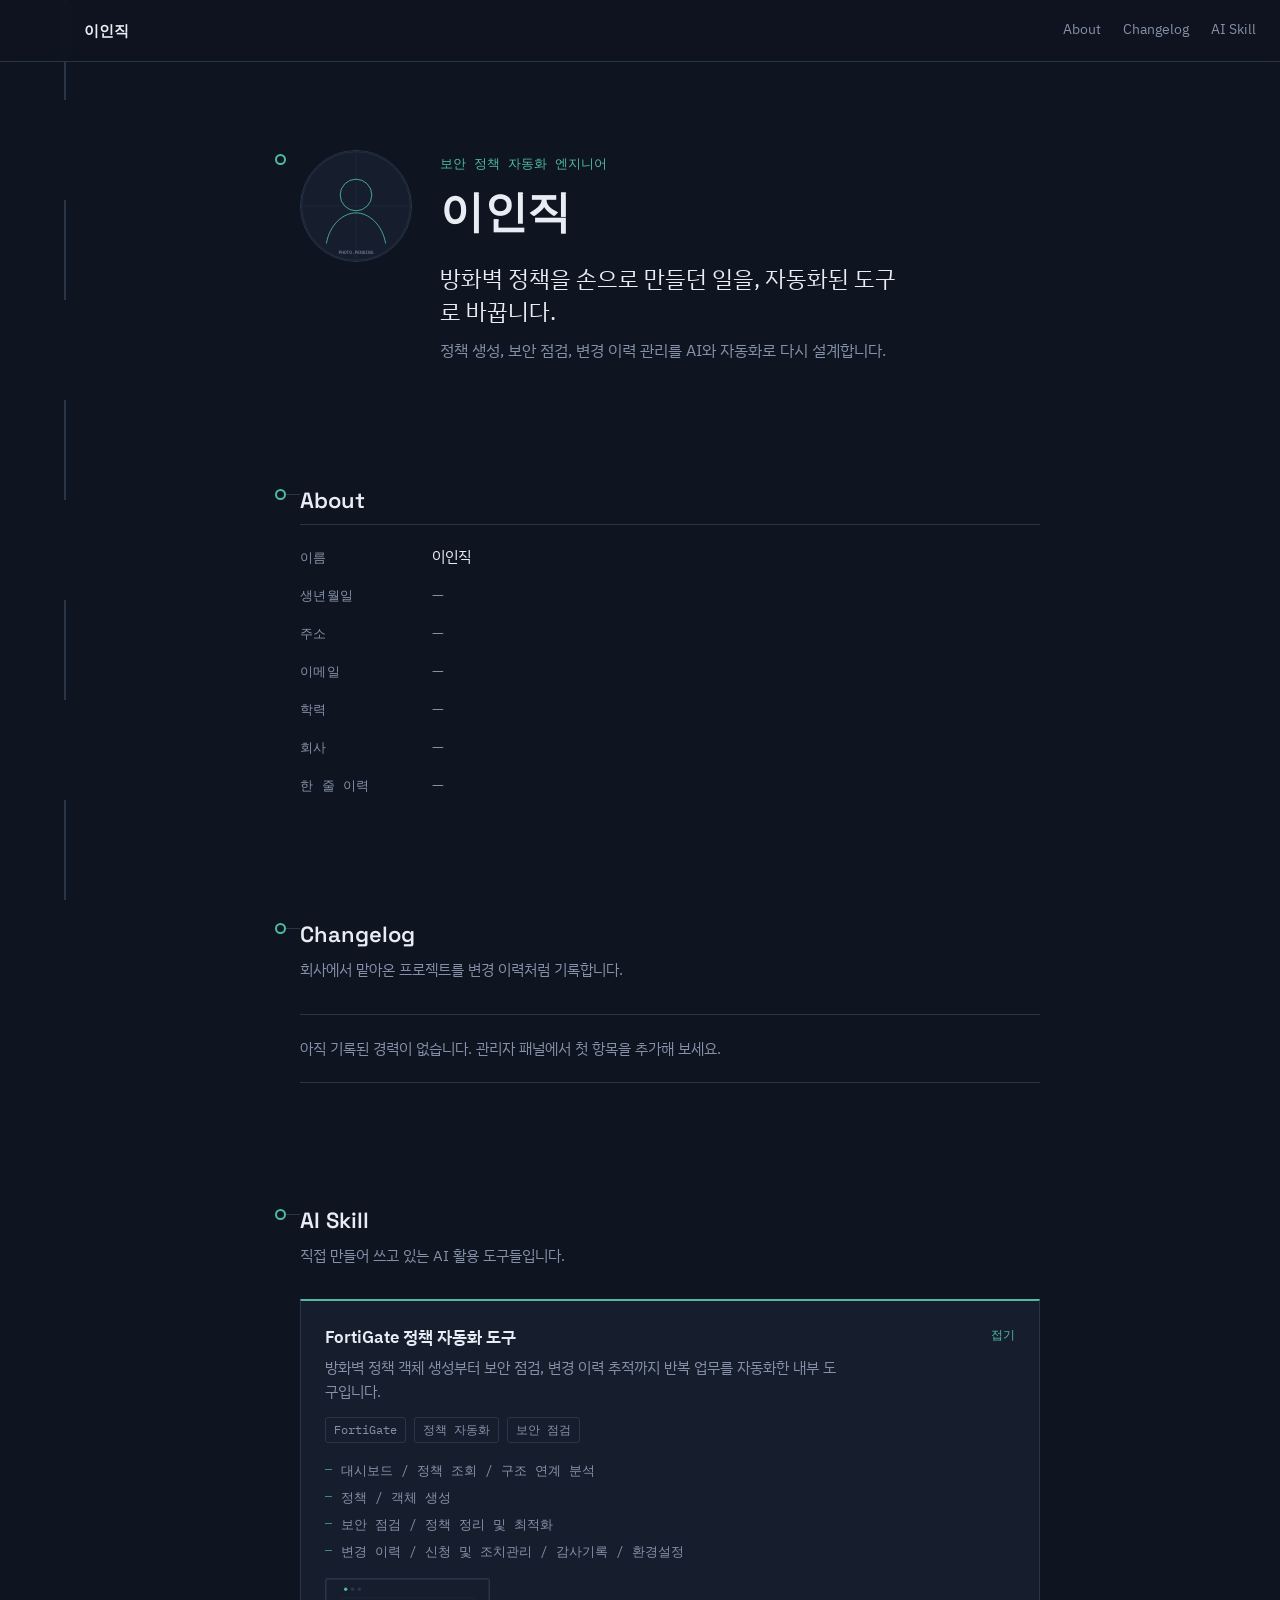
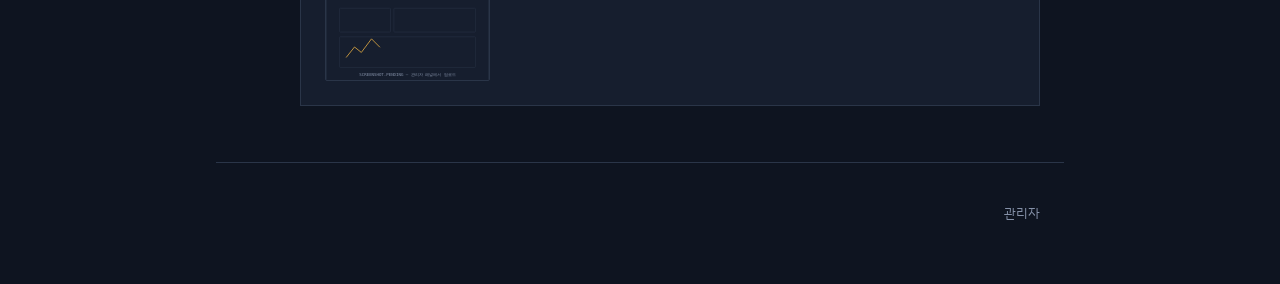
==== public/index.html @ e8335e16 "init: GitLab Pages 포트폴리오 사이트 뼈대 - public/ 정적 사이트 (Hero/About/Changelog/AI Skill), content.json 기반 렌더" ====
<!doctype html>
<html lang="ko">
<head>
<meta charset="utf-8">
<meta name="viewport" content="width=device-width, initial-scale=1">
<title>이인직 — 보안 정책 자동화 엔지니어</title>
<meta name="description" content="방화벽 정책 자동화와 보안 운영 도구를 만드는 이인직의 포트폴리오.">
<link rel="icon" href="data:,">
<link rel="preconnect" href="https://fonts.googleapis.com">
<link rel="preconnect" href="https://fonts.gstatic.com" crossorigin>
<link href="https://fonts.googleapis.com/css2?family=Space+Grotesk:wght@500;600;700&family=IBM+Plex+Sans+KR:wght@400;500;600&family=IBM+Plex+Mono:wght@400;500&display=swap" rel="stylesheet">
<link rel="stylesheet" href="assets/css/style.css">
</head>
<body>

<a class="skip-link" href="#main">본문으로 바로가기</a>

<div class="spine" aria-hidden="true"><svg viewBox="0 0 2 100" preserveAspectRatio="none"><line id="spine-line" x1="1" y1="0" x2="1" y2="100" vector-effect="non-scaling-stroke"/></svg></div>

<header class="topbar">
  <span class="topbar-name">이인직</span>
  <nav class="topbar-nav" aria-label="섹션 이동">
    <a href="#about">About</a>
    <a href="#changelog">Changelog</a>
    <a href="#ai-skill">AI Skill</a>
  </nav>
</header>

<main id="main">

  <section class="hero" id="top">
    <div class="hero-node" aria-hidden="true"></div>
    <div class="hero-photo">
      <img id="profile-photo" src="assets/img/profile/placeholder.svg" alt="이인직 프로필 사진">
    </div>
    <div class="hero-copy">
      <p class="hero-role" id="profile-role">보안 정책 자동화 엔지니어</p>
      <h1 class="hero-name" id="profile-name">이인직</h1>
      <p class="hero-headline" id="profile-headline">방화벽 정책을 손으로 만들던 일을, 자동화된 도구로 바꿉니다.</p>
      <p class="hero-subhead" id="profile-subhead">정책 생성, 보안 점검, 변경 이력 관리를 AI와 자동화로 다시 설계합니다.</p>
    </div>
  </section>

  <section class="block" id="about">
    <div class="block-node" aria-hidden="true"></div>
    <h2 class="block-title">About</h2>
    <dl class="spec-sheet" id="about-sheet">
      <!-- rendered by main.js -->
    </dl>
  </section>

  <section class="block" id="changelog">
    <div class="block-node" aria-hidden="true"></div>
    <h2 class="block-title">Changelog</h2>
    <p class="block-lede">회사에서 맡아온 프로젝트를 변경 이력처럼 기록합니다.</p>
    <ol class="changelog-list" id="changelog-list">
      <!-- rendered by main.js -->
    </ol>
  </section>

  <section class="block" id="ai-skill">
    <div class="block-node" aria-hidden="true"></div>
    <h2 class="block-title">AI Skill</h2>
    <p class="block-lede">직접 만들어 쓰고 있는 AI 활용 도구들입니다.</p>
    <div class="skill-list" id="skill-list">
      <!-- rendered by main.js -->
    </div>
  </section>

</main>

<footer class="site-footer">
  <span id="footer-email-wrap"></span>
  <a class="admin-link" href="admin/">관리자</a>
</footer>

<script src="assets/js/main.js"></script>
</body>
</html>
---- public/assets/css/style.css ----
/* ============================================================
   Token system
   ============================================================ */
:root {
  --ink:        #0E1420;
  --panel:      #161E2E;
  --panel-2:    #1B2538;
  --line:       #2A3548;
  --text:       #E8EDF4;
  --text-muted: #8591A8;
  --signal:     #4FB8A6;   /* network / fiber signal teal */
  --signal-dim: #3A8C7F;
  --flag:       #D9A441;   /* caution amber, used sparingly */

  --font-display: "Space Grotesk", "Pretendard", sans-serif;
  --font-body:    "IBM Plex Sans KR", "Pretendard", sans-serif;
  --font-mono:    "IBM Plex Mono", ui-monospace, monospace;

  --max-w: 760px;
  --gutter: 24px;
  --spine-x: 40px;
}

@media (min-width: 760px) {
  :root { --spine-x: 64px; }
}

* { box-sizing: border-box; }
html { scroll-behavior: smooth; }
@media (prefers-reduced-motion: reduce) {
  html { scroll-behavior: auto; }
  * { animation-duration: 0.01ms !important; animation-iteration-count: 1 !important; transition-duration: 0.01ms !important; }
}

body {
  margin: 0;
  background: var(--ink);
  color: var(--text);
  font-family: var(--font-body);
  font-size: 16px;
  line-height: 1.6;
  -webkit-font-smoothing: antialiased;
}

h1, h2 { font-family: var(--font-display); margin: 0; }

a { color: inherit; }

.skip-link {
  position: absolute;
  left: -9999px;
  top: 0;
  background: var(--panel);
  color: var(--text);
  padding: 10px 16px;
  z-index: 100;
  border: 1px solid var(--line);
}
.skip-link:focus { left: var(--gutter); top: 12px; }

:focus-visible {
  outline: 2px solid var(--signal);
  outline-offset: 3px;
}

/* ============================================================
   Structural spine — the one bold device.
   A single vertical line runs the length of the page; every
   section grows a short branch off it. Drawn once on load.
   ============================================================ */
.spine {
  position: absolute;
  top: 0;
  left: var(--spine-x);
  width: 2px;
  height: 100%;
  pointer-events: none;
  z-index: 0;
}
.spine svg { width: 100%; height: 100%; display: block; }
.spine line {
  stroke: var(--line);
  stroke-width: 2;
  stroke-dasharray: 100;
  stroke-dashoffset: 100;
  animation: draw-spine 1.4s ease-out 0.15s forwards;
}
@keyframes draw-spine {
  to { stroke-dashoffset: 0; }
}
@media (prefers-reduced-motion: reduce) {
  .spine line { animation: none; stroke-dashoffset: 0; }
}

/* ============================================================
   Topbar
   ============================================================ */
.topbar {
  position: sticky;
  top: 0;
  z-index: 10;
  display: flex;
  align-items: center;
  justify-content: space-between;
  padding: 18px var(--gutter);
  padding-left: calc(var(--spine-x) + 20px);
  background: rgba(14, 20, 32, 0.86);
  backdrop-filter: blur(6px);
  border-bottom: 1px solid var(--line);
}
.topbar-name {
  font-family: var(--font-display);
  font-weight: 600;
  font-size: 15px;
  letter-spacing: 0.01em;
}
.topbar-nav { display: flex; gap: 22px; }
.topbar-nav a {
  text-decoration: none;
  font-size: 14px;
  color: var(--text-muted);
  border-bottom: 1px solid transparent;
  padding-bottom: 2px;
  transition: color 0.15s ease, border-color 0.15s ease;
}
.topbar-nav a:hover,
.topbar-nav a:focus-visible { color: var(--signal); border-color: var(--signal); }

/* ============================================================
   Shared section rhythm
   ============================================================ */
main {
  position: relative;
  z-index: 1;
  max-width: calc(var(--max-w) + var(--spine-x) + var(--gutter));
  margin: 0 auto;
  padding-left: calc(var(--spine-x) + 20px);
  padding-right: var(--gutter);
}

.hero, .block { position: relative; padding: 64px 0 56px; }
.hero { padding-top: 88px; }

.hero-node, .block-node {
  position: absolute;
  left: calc(-1 * (var(--spine-x) + 20px) + (var(--spine-x) - 5px));
  top: 92px;
  width: 11px;
  height: 11px;
  border-radius: 50%;
  background: var(--ink);
  border: 2px solid var(--signal);
}
.block-node { top: 70px; }

/* branch line connecting spine to node */
.block::before {
  content: "";
  position: absolute;
  left: calc(-1 * (var(--spine-x) + 20px) + var(--spine-x));
  top: 75px;
  width: 20px;
  height: 1px;
  background: var(--line);
}

/* ============================================================
   Hero
   ============================================================ */
.hero {
  display: grid;
  grid-template-columns: 112px 1fr;
  gap: 28px;
  align-items: start;
}
.hero-photo img {
  width: 112px;
  height: 112px;
  border-radius: 50%;
  object-fit: cover;
  border: 1px solid var(--line);
  display: block;
  background: var(--panel);
}
.hero-role {
  margin: 4px 0 2px;
  font-family: var(--font-mono);
  font-size: 13px;
  color: var(--signal);
}
.hero-name {
  font-size: clamp(32px, 5vw, 44px);
  font-weight: 700;
  letter-spacing: -0.01em;
  margin-bottom: 14px;
}
.hero-headline {
  font-size: clamp(19px, 2.6vw, 23px);
  line-height: 1.45;
  max-width: 34ch;
  margin: 0 0 10px;
  color: var(--text);
}
.hero-subhead {
  font-size: 15.5px;
  color: var(--text-muted);
  max-width: 48ch;
  margin: 0;
}

@media (max-width: 560px) {
  .hero { grid-template-columns: 1fr; }
  .hero-photo img { width: 84px; height: 84px; }
}

/* ============================================================
   Section titles
   ============================================================ */
.block-title {
  font-size: 22px;
  font-weight: 600;
  margin-bottom: 6px;
}
.block-lede {
  margin: 0 0 32px;
  color: var(--text-muted);
  font-size: 14.5px;
  max-width: 52ch;
}

/* ============================================================
   About — spec sheet (config-style key:value)
   ============================================================ */
.spec-sheet {
  display: grid;
  grid-template-columns: 112px 1fr;
  row-gap: 14px;
  column-gap: 20px;
  margin: 0;
  border-top: 1px solid var(--line);
  padding-top: 20px;
}
.spec-sheet dt {
  font-family: var(--font-mono);
  font-size: 12.5px;
  color: var(--text-muted);
  letter-spacing: 0.02em;
  padding-top: 2px;
}
.spec-sheet dd {
  margin: 0;
  font-size: 15px;
}
.spec-sheet dd.empty {
  color: var(--text-muted);
  font-style: normal;
}
@media (max-width: 560px) {
  .spec-sheet { grid-template-columns: 92px 1fr; }
}

/* ============================================================
   Changelog
   ============================================================ */
.changelog-list {
  list-style: none;
  margin: 0;
  padding: 0;
  border-top: 1px solid var(--line);
}
.changelog-entry {
  padding: 24px 0;
  border-bottom: 1px solid var(--line);
}
.changelog-meta {
  display: flex;
  align-items: baseline;
  gap: 10px;
  margin-bottom: 6px;
  flex-wrap: wrap;
}
.changelog-date {
  font-family: var(--font-mono);
  font-size: 13px;
  color: var(--signal);
}
.changelog-org {
  font-size: 13px;
  color: var(--text-muted);
}
.changelog-title {
  font-size: 17px;
  font-weight: 600;
  margin: 0 0 8px;
}
.changelog-summary {
  margin: 0 0 12px;
  color: var(--text);
  font-size: 15px;
  max-width: 62ch;
}
.changelog-tags { display: flex; flex-wrap: wrap; gap: 8px; margin-bottom: 12px; }
.tag {
  font-family: var(--font-mono);
  font-size: 11.5px;
  color: var(--text-muted);
  border: 1px solid var(--line);
  padding: 3px 8px;
  border-radius: 3px;
}
.changelog-images, .skill-images {
  display: grid;
  grid-template-columns: repeat(auto-fill, minmax(150px, 1fr));
  gap: 10px;
}
.changelog-images img, .skill-images img {
  width: 100%;
  aspect-ratio: 16/10;
  object-fit: cover;
  border: 1px solid var(--line);
  border-radius: 2px;
  display: block;
}
.changelog-empty, .skill-empty {
  padding: 22px 0;
  color: var(--text-muted);
  font-size: 14.5px;
  border-bottom: 1px solid var(--line);
}

/* ============================================================
   AI Skill — flat panels, no shadow, varied internal structure
   ============================================================ */
.skill-list { display: flex; flex-direction: column; gap: 18px; }
.skill-panel {
  border: 1px solid var(--line);
  border-top: 2px solid var(--signal);
  background: var(--panel);
  padding: 22px 24px 24px;
}
.skill-head {
  display: flex;
  justify-content: space-between;
  align-items: flex-start;
  gap: 16px;
  cursor: pointer;
  background: none;
  border: none;
  width: 100%;
  text-align: left;
  padding: 0;
  color: inherit;
  font: inherit;
}
.skill-title { font-size: 17px; font-weight: 600; margin: 0 0 6px; }
.skill-summary { margin: 0; color: var(--text-muted); font-size: 14.5px; max-width: 58ch; }
.skill-toggle {
  font-family: var(--font-mono);
  font-size: 12px;
  color: var(--signal);
  white-space: nowrap;
  margin-top: 2px;
}
.skill-tags { display: flex; flex-wrap: wrap; gap: 8px; margin: 14px 0 0; }

.skill-body {
  margin-top: 0;
  max-height: 0;
  overflow: hidden;
  transition: max-height 0.3s ease, margin-top 0.3s ease;
}
.skill-panel.open .skill-body { margin-top: 18px; }

.skill-modules {
  list-style: none;
  margin: 0 0 16px;
  padding: 0;
  font-family: var(--font-mono);
  font-size: 13px;
  color: var(--text-muted);
  display: grid;
  gap: 6px;
}
.skill-modules li { padding-left: 16px; position: relative; }
.skill-modules li::before {
  content: "";
  position: absolute;
  left: 0;
  top: 8px;
  width: 7px;
  height: 1px;
  background: var(--signal-dim);
}
.skill-description { font-size: 14.5px; margin: 0 0 16px; max-width: 62ch; }

/* ============================================================
   Footer
   ============================================================ */
.site-footer {
  position: relative;
  z-index: 1;
  max-width: calc(var(--max-w) + var(--spine-x) + var(--gutter));
  margin: 0 auto;
  padding: 40px var(--gutter) 60px;
  padding-left: calc(var(--spine-x) + 20px);
  display: flex;
  justify-content: space-between;
  align-items: center;
  font-size: 13px;
  color: var(--text-muted);
  border-top: 1px solid var(--line);
}
.admin-link { color: var(--text-muted); text-decoration: none; }
.admin-link:hover, .admin-link:focus-visible { color: var(--signal); }
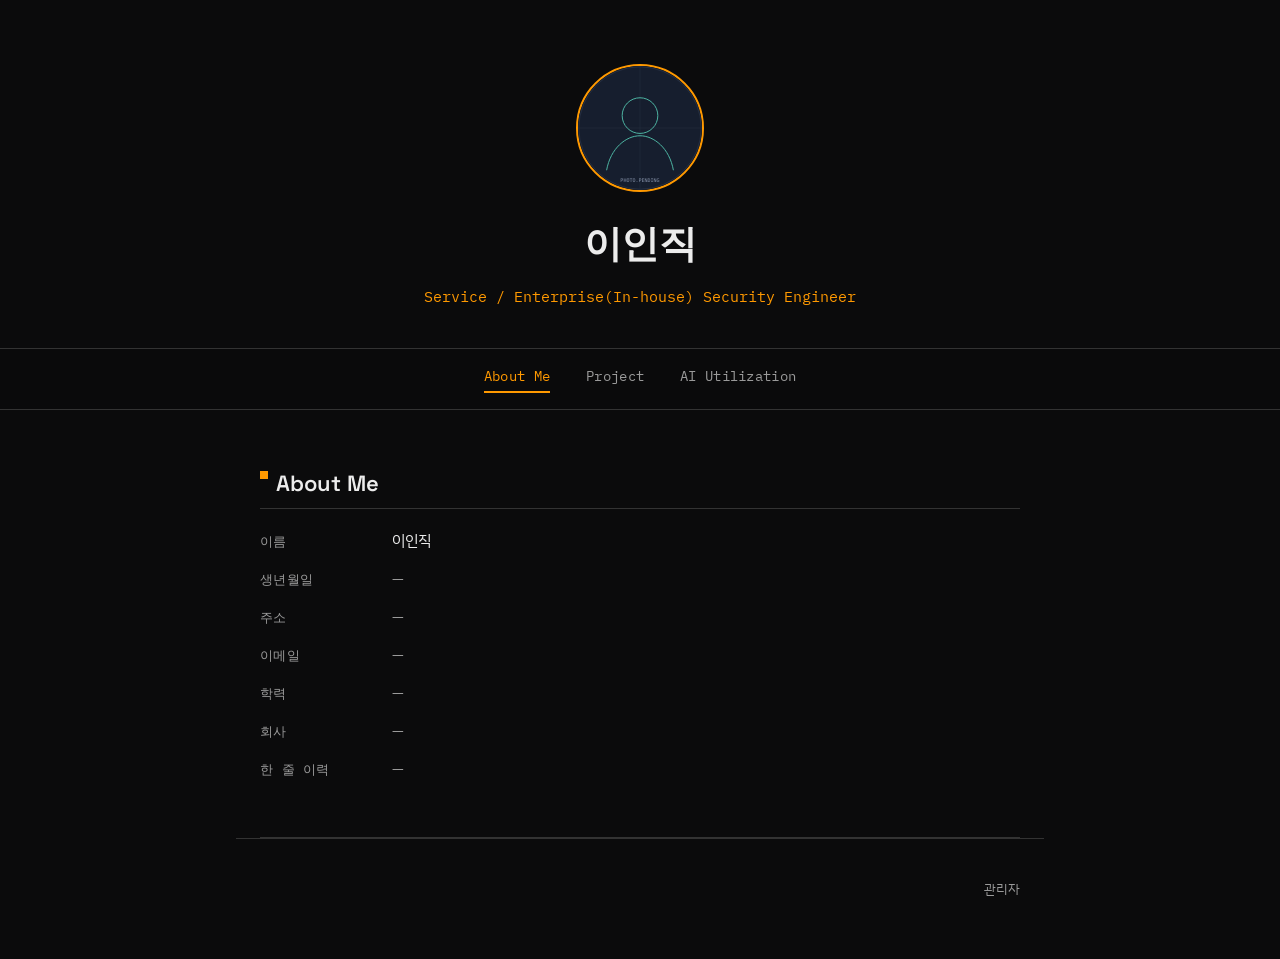
==== commit d009bf70: "redesign: AWS풍 다크/오렌지 테마와 탭형 섹션 레이아웃 적용 - 배경 블랙 + 오렌지 포인트 컬러로 재구성, 기존 spine 장식 제거 - 헤더를 중앙 정렬 프로필(사진" ====
--- a/public/index.html
+++ b/public/index.html
@@ -3,8 +3,8 @@
 <head>
 <meta charset="utf-8">
 <meta name="viewport" content="width=device-width, initial-scale=1">
-<title>이인직 — 보안 정책 자동화 엔지니어</title>
-<meta name="description" content="방화벽 정책 자동화와 보안 운영 도구를 만드는 이인직의 포트폴리오.">
+<title>이인직 — Security Engineer</title>
+<meta name="description" content="Service / Enterprise(In-house) Security Engineer 이인직의 포트폴리오.">
 <link rel="icon" href="data:,">
 <link rel="preconnect" href="https://fonts.googleapis.com">
 <link rel="preconnect" href="https://fonts.gstatic.com" crossorigin>
@@ -15,52 +15,41 @@
 
 <a class="skip-link" href="#main">본문으로 바로가기</a>
 
-<div class="spine" aria-hidden="true"><svg viewBox="0 0 2 100" preserveAspectRatio="none"><line id="spine-line" x1="1" y1="0" x2="1" y2="100" vector-effect="non-scaling-stroke"/></svg></div>
+<header class="site-header" id="top">
+  <div class="hero-photo">
+    <img id="profile-photo" src="assets/img/profile/placeholder.svg" alt="이인직 프로필 사진">
+  </div>
+  <h1 class="hero-name" id="profile-name">이인직</h1>
+  <p class="hero-role" id="profile-role">Service / Enterprise(In-house) Security Engineer</p>
+  <p class="hero-headline" id="profile-headline"></p>
+  <p class="hero-subhead" id="profile-subhead"></p>
+</header>
 
-<header class="topbar">
-  <span class="topbar-name">이인직</span>
-  <nav class="topbar-nav" aria-label="섹션 이동">
-    <a href="#about">About</a>
-    <a href="#changelog">Changelog</a>
-    <a href="#ai-skill">AI Skill</a>
-  </nav>
-</header>
+<nav class="main-nav" aria-label="섹션 이동">
+  <a href="#about" class="is-active">About Me</a>
+  <a href="#project">Project</a>
+  <a href="#ai-utilization">AI Utilization</a>
+</nav>
 
 <main id="main">
 
-  <section class="hero" id="top">
-    <div class="hero-node" aria-hidden="true"></div>
-    <div class="hero-photo">
-      <img id="profile-photo" src="assets/img/profile/placeholder.svg" alt="이인직 프로필 사진">
-    </div>
-    <div class="hero-copy">
-      <p class="hero-role" id="profile-role">보안 정책 자동화 엔지니어</p>
-      <h1 class="hero-name" id="profile-name">이인직</h1>
-      <p class="hero-headline" id="profile-headline">방화벽 정책을 손으로 만들던 일을, 자동화된 도구로 바꿉니다.</p>
-      <p class="hero-subhead" id="profile-subhead">정책 생성, 보안 점검, 변경 이력 관리를 AI와 자동화로 다시 설계합니다.</p>
-    </div>
-  </section>
-
   <section class="block" id="about">
-    <div class="block-node" aria-hidden="true"></div>
-    <h2 class="block-title">About</h2>
+    <h2 class="block-title">About Me</h2>
     <dl class="spec-sheet" id="about-sheet">
       <!-- rendered by main.js -->
     </dl>
   </section>
 
-  <section class="block" id="changelog">
-    <div class="block-node" aria-hidden="true"></div>
-    <h2 class="block-title">Changelog</h2>
-    <p class="block-lede">회사에서 맡아온 프로젝트를 변경 이력처럼 기록합니다.</p>
+  <section class="block is-hidden" id="project">
+    <h2 class="block-title">Project</h2>
+    <p class="block-lede">회사에서 맡아온 프로젝트를 기록합니다.</p>
     <ol class="changelog-list" id="changelog-list">
       <!-- rendered by main.js -->
     </ol>
   </section>
 
-  <section class="block" id="ai-skill">
-    <div class="block-node" aria-hidden="true"></div>
-    <h2 class="block-title">AI Skill</h2>
+  <section class="block is-hidden" id="ai-utilization">
+    <h2 class="block-title">AI Utilization</h2>
     <p class="block-lede">직접 만들어 쓰고 있는 AI 활용 도구들입니다.</p>
     <div class="skill-list" id="skill-list">
       <!-- rendered by main.js -->
--- a/public/assets/css/style.css
+++ b/public/assets/css/style.css
@@ -1,16 +1,16 @@
 /* ============================================================
-   Token system
+   Token system — AWS-style dark console: black background, orange accent
    ============================================================ */
 :root {
-  --ink:        #0E1420;
-  --panel:      #161E2E;
-  --panel-2:    #1B2538;
-  --line:       #2A3548;
-  --text:       #E8EDF4;
-  --text-muted: #8591A8;
-  --signal:     #4FB8A6;   /* network / fiber signal teal */
-  --signal-dim: #3A8C7F;
-  --flag:       #D9A441;   /* caution amber, used sparingly */
+  --ink:        #0B0B0C;
+  --panel:      #161616;
+  --panel-2:    #1D1D1D;
+  --line:       #333333;
+  --text:       #ECECEC;
+  --text-muted: #9A9A9A;
+  --signal:     #FF9900;   /* AWS orange accent */
+  --signal-dim: #CC7A00;
+  --flag:       #FF9900;
 
   --font-display: "Space Grotesk", "Pretendard", sans-serif;
   --font-body:    "IBM Plex Sans KR", "Pretendard", sans-serif;
@@ -18,11 +18,6 @@
 
   --max-w: 760px;
   --gutter: 24px;
-  --spine-x: 40px;
-}
-
-@media (min-width: 760px) {
-  :root { --spine-x: 64px; }
 }
 
 * { box-sizing: border-box; }
@@ -64,154 +59,90 @@
 }
 
 /* ============================================================
-   Structural spine — the one bold device.
-   A single vertical line runs the length of the page; every
-   section grows a short branch off it. Drawn once on load.
-   ============================================================ */
-.spine {
-  position: absolute;
-  top: 0;
-  left: var(--spine-x);
-  width: 2px;
-  height: 100%;
-  pointer-events: none;
-  z-index: 0;
-}
-.spine svg { width: 100%; height: 100%; display: block; }
-.spine line {
-  stroke: var(--line);
-  stroke-width: 2;
-  stroke-dasharray: 100;
-  stroke-dashoffset: 100;
-  animation: draw-spine 1.4s ease-out 0.15s forwards;
-}
-@keyframes draw-spine {
-  to { stroke-dashoffset: 0; }
-}
-@media (prefers-reduced-motion: reduce) {
-  .spine line { animation: none; stroke-dashoffset: 0; }
-}
-
-/* ============================================================
-   Topbar
-   ============================================================ */
-.topbar {
+   Site header — centered photo + name + one-line role
+   ============================================================ */
+.site-header {
+  max-width: var(--max-w);
+  margin: 0 auto;
+  padding: 64px var(--gutter) 40px;
+  text-align: center;
+}
+.hero-photo img {
+  width: 128px;
+  height: 128px;
+  border-radius: 50%;
+  object-fit: cover;
+  border: 2px solid var(--signal);
+  display: block;
+  margin: 0 auto 22px;
+  background: var(--panel);
+}
+.hero-name {
+  font-size: clamp(28px, 5vw, 38px);
+  font-weight: 700;
+  letter-spacing: -0.01em;
+  margin-bottom: 10px;
+}
+.hero-role {
+  margin: 0 auto;
+  max-width: 48ch;
+  font-family: var(--font-mono);
+  font-size: 14.5px;
+  line-height: 1.6;
+  color: var(--signal);
+}
+.hero-headline, .hero-subhead { display: none; }
+
+/* ============================================================
+   Main nav — full-width bar under the header divider
+   ============================================================ */
+.main-nav {
   position: sticky;
   top: 0;
   z-index: 10;
   display: flex;
-  align-items: center;
-  justify-content: space-between;
-  padding: 18px var(--gutter);
-  padding-left: calc(var(--spine-x) + 20px);
-  background: rgba(14, 20, 32, 0.86);
+  justify-content: center;
+  gap: 36px;
+  padding: 16px var(--gutter);
+  background: rgba(11, 11, 12, 0.92);
   backdrop-filter: blur(6px);
+  border-top: 1px solid var(--line);
   border-bottom: 1px solid var(--line);
 }
-.topbar-name {
-  font-family: var(--font-display);
-  font-weight: 600;
-  font-size: 15px;
-  letter-spacing: 0.01em;
-}
-.topbar-nav { display: flex; gap: 22px; }
-.topbar-nav a {
+.main-nav a {
   text-decoration: none;
+  font-family: var(--font-mono);
   font-size: 14px;
-  color: var(--text-muted);
-  border-bottom: 1px solid transparent;
-  padding-bottom: 2px;
+  letter-spacing: 0.02em;
+  color: var(--text-muted);
+  border-bottom: 2px solid transparent;
+  padding-bottom: 4px;
   transition: color 0.15s ease, border-color 0.15s ease;
 }
-.topbar-nav a:hover,
-.topbar-nav a:focus-visible { color: var(--signal); border-color: var(--signal); }
+.main-nav a:hover,
+.main-nav a:focus-visible,
+.main-nav a.is-active { color: var(--signal); border-color: var(--signal); }
+
+@media (max-width: 420px) {
+  .main-nav { gap: 16px; padding: 14px 12px; font-size: 12px; }
+  .main-nav a { font-size: 12px; }
+}
 
 /* ============================================================
    Shared section rhythm
    ============================================================ */
 main {
-  position: relative;
-  z-index: 1;
-  max-width: calc(var(--max-w) + var(--spine-x) + var(--gutter));
+  max-width: calc(var(--max-w) + 2 * var(--gutter));
   margin: 0 auto;
-  padding-left: calc(var(--spine-x) + 20px);
-  padding-right: var(--gutter);
-}
-
-.hero, .block { position: relative; padding: 64px 0 56px; }
-.hero { padding-top: 88px; }
-
-.hero-node, .block-node {
-  position: absolute;
-  left: calc(-1 * (var(--spine-x) + 20px) + (var(--spine-x) - 5px));
-  top: 92px;
-  width: 11px;
-  height: 11px;
-  border-radius: 50%;
-  background: var(--ink);
-  border: 2px solid var(--signal);
-}
-.block-node { top: 70px; }
-
-/* branch line connecting spine to node */
-.block::before {
-  content: "";
-  position: absolute;
-  left: calc(-1 * (var(--spine-x) + 20px) + var(--spine-x));
-  top: 75px;
-  width: 20px;
-  height: 1px;
-  background: var(--line);
-}
-
-/* ============================================================
-   Hero
-   ============================================================ */
-.hero {
-  display: grid;
-  grid-template-columns: 112px 1fr;
-  gap: 28px;
-  align-items: start;
-}
-.hero-photo img {
-  width: 112px;
-  height: 112px;
-  border-radius: 50%;
-  object-fit: cover;
-  border: 1px solid var(--line);
-  display: block;
-  background: var(--panel);
-}
-.hero-role {
-  margin: 4px 0 2px;
-  font-family: var(--font-mono);
-  font-size: 13px;
-  color: var(--signal);
-}
-.hero-name {
-  font-size: clamp(32px, 5vw, 44px);
-  font-weight: 700;
-  letter-spacing: -0.01em;
-  margin-bottom: 14px;
-}
-.hero-headline {
-  font-size: clamp(19px, 2.6vw, 23px);
-  line-height: 1.45;
-  max-width: 34ch;
-  margin: 0 0 10px;
-  color: var(--text);
-}
-.hero-subhead {
-  font-size: 15.5px;
-  color: var(--text-muted);
-  max-width: 48ch;
-  margin: 0;
-}
-
-@media (max-width: 560px) {
-  .hero { grid-template-columns: 1fr; }
-  .hero-photo img { width: 84px; height: 84px; }
-}
+  padding: 0 var(--gutter);
+}
+
+.block {
+  padding: 56px 0;
+  border-bottom: 1px solid var(--line);
+}
+.block:last-child { border-bottom: none; }
+.block.is-hidden { display: none; }
 
 /* ============================================================
    Section titles
@@ -220,6 +151,17 @@
   font-size: 22px;
   font-weight: 600;
   margin-bottom: 6px;
+  position: relative;
+  padding-left: 16px;
+}
+.block-title::before {
+  content: "";
+  position: absolute;
+  left: 0;
+  top: 5px;
+  width: 8px;
+  height: 8px;
+  background: var(--signal);
 }
 .block-lede {
   margin: 0 0 32px;
@@ -260,7 +202,7 @@
 }
 
 /* ============================================================
-   Changelog
+   Project (changelog)
    ============================================================ */
 .changelog-list {
   list-style: none;
@@ -329,7 +271,7 @@
 }
 
 /* ============================================================
-   AI Skill — flat panels, no shadow, varied internal structure
+   AI Utilization — flat panels, no shadow, varied internal structure
    ============================================================ */
 .skill-list { display: flex; flex-direction: column; gap: 18px; }
 .skill-panel {
@@ -397,12 +339,9 @@
    Footer
    ============================================================ */
 .site-footer {
-  position: relative;
-  z-index: 1;
-  max-width: calc(var(--max-w) + var(--spine-x) + var(--gutter));
+  max-width: calc(var(--max-w) + 2 * var(--gutter));
   margin: 0 auto;
   padding: 40px var(--gutter) 60px;
-  padding-left: calc(var(--spine-x) + 20px);
   display: flex;
   justify-content: space-between;
   align-items: center;
